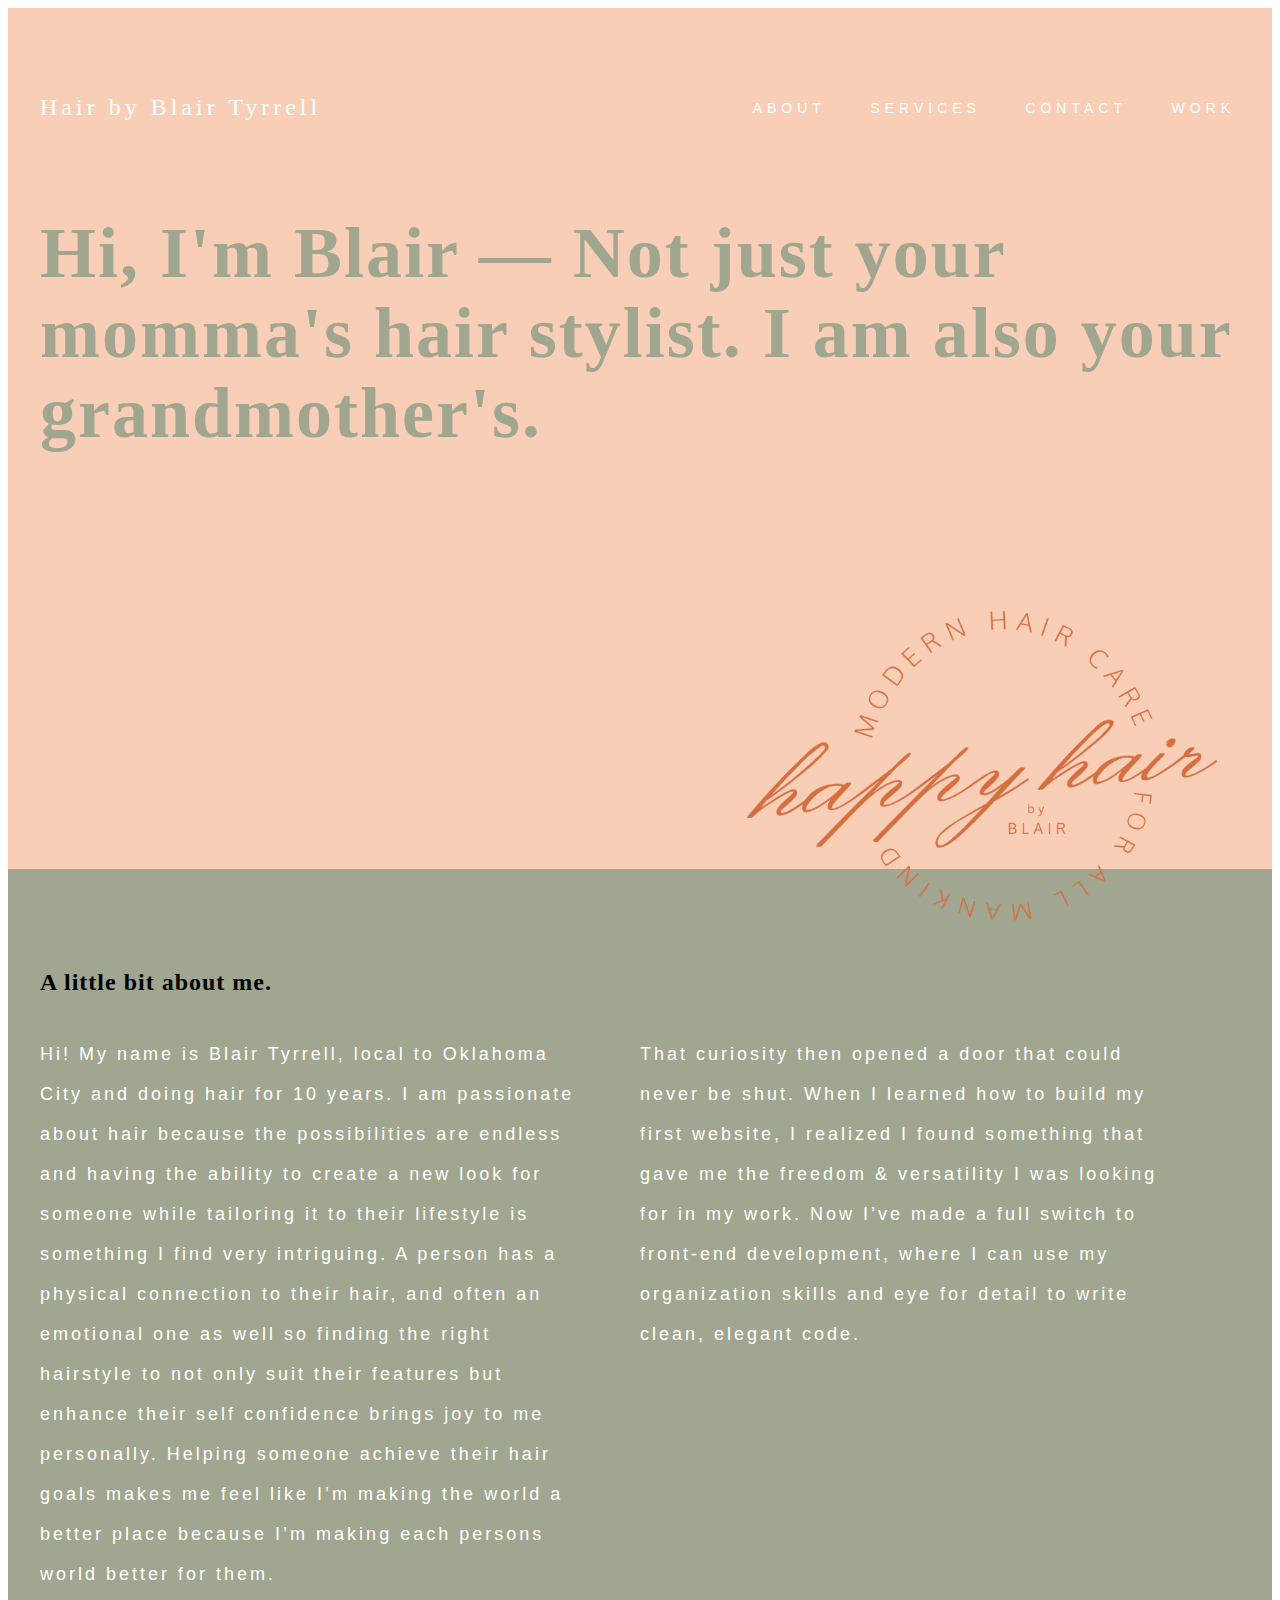
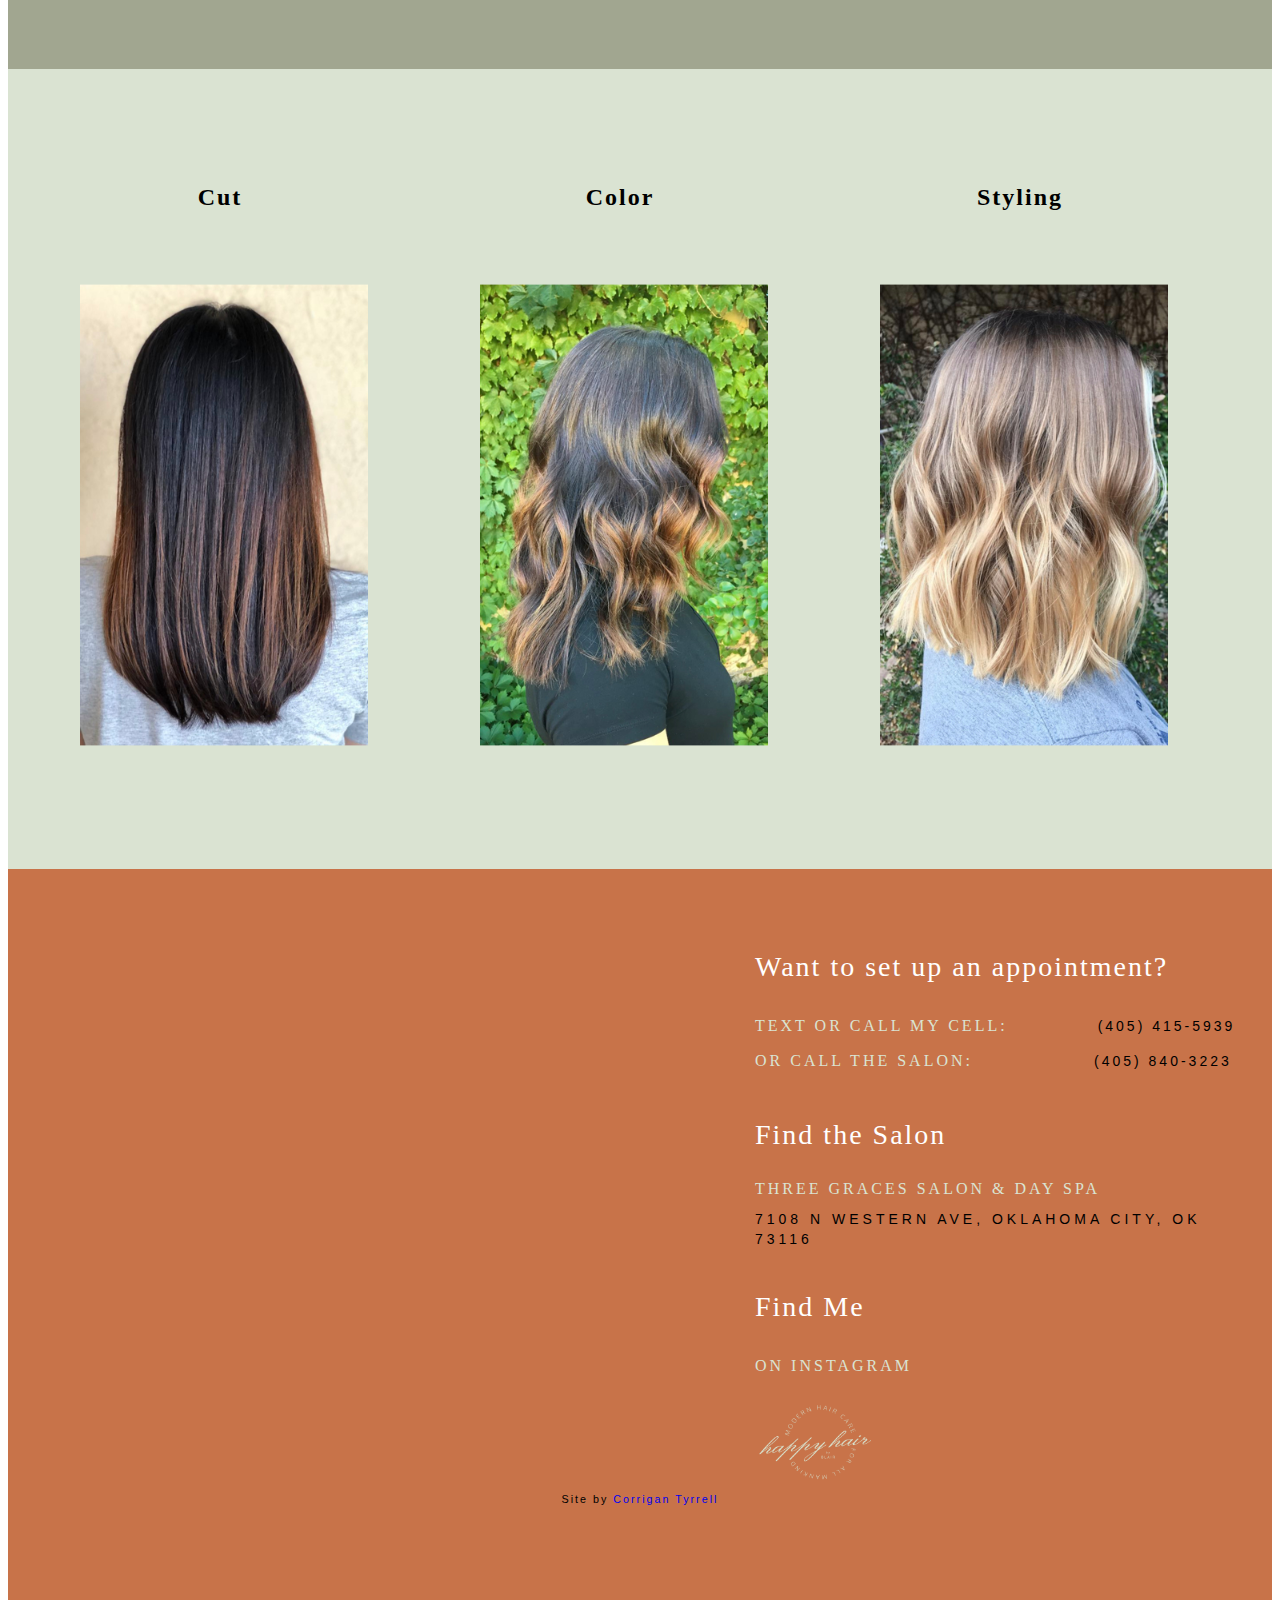
==== index.html @ b6dedbc4 "adding images and code to include pricing section" ====
<!doctype html>
<html>
    <head>
        <title>Blair Tyrrell</title>
        <link rel="stylesheet" href="css/blair-css.css">
        <link href='https://fonts.googleapis.com/css?family=Source+Sans+Pro:400,700' rel='stylesheet' type='text/css'>
        <link href="https://fonts.googleapis.com/css?family=Lora:400,700" rel="stylesheet">
    </head>
    <body>
    	<header>
    		<div class="full-width">
                   <div class="half-width">
    			     <h1>Hair by Blair Tyrrell</h1>
                    </div>
                    <div class="half-width">
    			         <nav>
    				        <ul>
    					   <li><a href="#about">About</a></li>
    					   <li><a href="#work">Services</a></li>
    					   <li><a href="#contact">Contact</a></li>
                           <li><a href="https://www.instagram.com/blair_witchproject/" target="_blank" style="text-decoration:none">Work</a></li>
    				    </ul>
                    </nav>
    		  </div>	
    			<h2>
    			     <span>Hi,</span> I'm Blair — Not just your momma's hair stylist. I am also your grandmother's.
    			</h2>
                <div class="container">
                    <a href=""><img src="img/rust-logo-large.png" id="main-logo" /></a>
                </div>
    		</div>
    	</header>

    	<main>
    		<section id="about">
    			<div class="full-width">
    				<h2> 
                        A little bit about me.
    				</h2>
    			     <div class="half-width">
    				    <p>Hi! My name is Blair Tyrrell, local to Oklahoma City and doing hair for 10 years. I am passionate about hair because the possibilities are endless and having the ability to create a new look for someone while tailoring it to their lifestyle is something I find very intriguing. A person has a physical connection to their hair, and often an emotional one as well so finding the right hairstyle to not only suit their features but enhance their self confidence brings joy to me personally. Helping someone achieve their hair goals makes me feel like I’m making the world a better place because I’m making each persons world better for them.</p>
                    </div>
                    <div class="half-width">
    				    <p>That curiosity then opened a door that could never be shut. When I learned how to build my first website, I realized I found something that gave me the freedom & versatility I was looking for in my work. Now I’ve made a full switch to front-end development, where I can use my organization skills and eye for detail to write clean, elegant code.</p>
                    </div>
                </div>
    		</section>

    		<section id="work">
    			<div class="full-width">
    				<div class="third-width">
	    					<h3>Cut</h3>
								<p>
									<a href=""><img src="img/monica.jpg" id="brown-hair" /></a>
								</p>
                    </div>
                    <div class="third-width">
							<h3>Color</h3>
								<p>
									<a href=""><img src="img/mary-ellen.jpg" id="brown-curled-hair" /></a>
								</p>
                    </div>
                    <div class="third-width">
    						<h3>
    							Styling
    						</h3>
    							<p>
    								<a href=""><img src="img/blonde.jpg" id="blonde -hair" /></a>
    							</p>          
    				</div>
    			</div>
    		</section>

    		<footer id="contact">
    			<div class="full-width">
    				<div class="half-width">
    					<h7 id="map">
                          <iframe src="https://www.google.com/maps/embed?pb=!1m14!1m8!1m3!1d12985.59557543947!2d-97.5292462!3d35.5438495!3m2!1i1024!2i768!4f13.1!3m3!1m2!1s0x0%3A0xf99988a343811999!2sThree+Graces+Day+Spa!5e0!3m2!1sen!2sus!4v1546276666190" width="660" height="500" frameborder="20px" style="border:0" allowfullscreen></iframe>
                      </h7>
                      </section>
                    </div>
                <div class="half-width">
    				<div id="contact-info">
    					<h2>
                            Want to set up an appointment?
                        </h2><br/><br/>
    						<h3>TEXT OR CALL MY CELL: &nbsp;&emsp;&emsp;&emsp;&emsp;<span>(405) 415-5939</span><br/><br/>
                        	<h3>OR CALL THE SALON: &emsp;&emsp;&emsp;&emsp;&emsp;&emsp;<span>(405) 840-3223</span></h3>
                        <h2>
                            Find the Salon
                        </h2>
                        <br/><br/>
                        	<h3 id="salon-title">THREE GRACES SALON & DAY SPA</h3>
                        		<h5>
                            		7108 N WESTERN AVE, OKLAHOMA CITY, OK 73116
                        		</h5>
                        <h2>
                            Find Me
                        </h2>
                        <br/><br/>
                        <h3>
                           	<a href="https://www.instagram.com/blair_witchproject/" target="_blank" style="text-decoration:none">ON INSTAGRAM</a>
                        </h3>
                     	<a href=""><img src="img/blue-logo-large.png" id="blue-logo" /></a></li>
    				</div>
    			</div>
    			<h6>Site by <a href="https://www.corriganscollective.com" target="_blank" style="text-decoration:none">Corrigan Tyrrell</h6>
    		</footer>
		</main>	
    </body>
</html>
---- css/blair-css.css ----
head {
	font-size: 40px;
}

#about, #contact, #portfolio {
	height: 800px;
}

body {
	font-family: 'Oxygen', sans-serif;
}
	
/***** GRID *****/

.full-width {
    width: 1200px;
    margin: 0 auto;
}

.half-width {
	width: 600px;
	float: left;
}

.third-width {
	width: 400px;
	float: left;
}

/***** HEADER *****/

header {
    height: 861px;
    background: #f9ceb7;
    background-size: cover;
}

#main-logo {
    position: relative;
    width: 550px;
    height: auto;
    float: right;
    bottom: -47px;
}


header h1 { 
    padding: 70px 0;
    font-size: 24px;
    color: white;
    font-family: 'Rufina', serif;
    letter-spacing: 4px;
    font-weight: lighter;
}

nav {
    float: right; 
    padding: 75px 5px;
    margin-left: -100px;
}

nav ul li{
    display: inline-block;
}
nav ul li a {
    text-transform: uppercase;
    text-decoration: none;
    font-size: 14px;
    color: white;
    padding-left: 40px; 
    letter-spacing: 5px;
}

nav ul li a:hover {
    color: black;
}

header h2 {
    width: 1192px;
    clear: both;
    font-family: 'Rufina', serif;
    font-size: 72px;
    line-height: 80px;
    color: #a1a690;
    padding: 5px 0;
    letter-spacing: 2px;
}

header h2 span {
    color: #a1a690;
}


/***** ABOUT *****/

#about {
    background: #a1a690;
}

#about .full-width {
    padding: 80px 0;
}

#about h2 {
	font-family: 'Rufina', serif;
	font-size: 24px;
    letter-spacing: 1px;
}

#about p {
	font-size: 18px;
    font-family: 'Oxygen', sans-serif;
	color: white;
	line-height: 40px;
	padding-right: 50px;
    letter-spacing: 3px;
    font-weight: lighter;
}

#about img {
    width: 500px;
    margin-top: 110px;
    margin-left: 50px;
    border-width: 5px;
    border-style: solid;
    border-color: white;
    border-width: 10px;
    float: bottom;

}

/***** WORK *****/

#work {
	background: #dae3d2;
	text-align: center;
    height: 800px;
    background-size: cover;
}

#work .full-width {
    padding: 115px 0px;
}

 
#work img {
    scale: 80%;
    margin-left: auto;
    margin-right: auto;
    display: inline-block;
    padding-right: 40px;
}

#work h3 {
    font-size: 24px;
    font-family: 'Rufina', serif;
    margin: 0 auto;
    letter-spacing: 2px;
    display: inline-block;
    text-align: center;
    padding-right: 40px;
}


/***** PRICING *****/

#pricing {
    background: #e6e2c7;
    background-size: cover;
}

#pricing .full-width {
    width: 1200px;
    height: 800px;
    
}

#pricing .full-width h1 {
    font-size: 24px;
    font-family: 'Rufina', serif;
    letter-spacing: 2px;
    text-align: center;
    padding-top: 80px;
}

#pricing .full-width h2 {
    font-family: 'Oxygen', sans-serif;
    font-size: 12px;
    font-weight: lighter;
    letter-spacing: 3px;
    text-align: center;
    color: black;
}

#pricing img {
    width: 1000px;
    margin-top: 60px;
    margin-left: 60px;
}


/***** CONTACT *****/

#contact {
	background: #c87349;
}

#blue-logo {
    width: 125px;
    padding-left: 110px;
    display: inline-block;
}

#contact .full-width {
    padding-top: 40px;
}

#map {
    float: left; 
    border-top: 40px; 
    padding-left: 10px;
    border-style: white;
    padding-top: 40px;
}


#contact h2, #contact #email-header, #contact, #socialmedia-header, #contact ul, {
    padding-left: 115px;
}


#contact h2 {
    font-family: 'Rufina', serif;
    font-size: 28px;
    line-height: 30px;
    color: white;
    letter-spacing: 2px;
    font-weight: lighter;
    padding-left: 115px;
    padding-top: 20px;
}


#contact h3 a {
    font-family: 'Rufina', serif;
    font-size: 16px;
    font-weight: lighter;
    line-height: 30px;
    margin: -30px 0 5px 0;
    color: #dae3d2;
    letter-spacing: 3px;
}

/* mouse over link */
#contact h3 a:hover {
  color: white;
  text-decoration: none;
}

#contact h3 span {
    font-weight: lighter;
    font-family: 'Oxygen', sans-serif;
    color: black;
    font-size: 14px;
}

#contact h5 {
    font-weight: lighter;
    font-family: 'Oxygen', sans-serif;
    color: black;
    font-size: 14px;
    letter-spacing: 4px;
    padding-left: 115px;
    line-height: 20px;
    margin: 10px 0 5px 0;
}


#contact h3 {
    font-family: 'Rufina', serif;
    font-size: 16px;
    font-weight: lighter;
    line-height: 30px;
    margin: -30px 0 5px 0;
    color: #dae3d2;
    letter-spacing: 3px;
    padding-left: 115px;
}


#contact h6 {
    text-align: center;
    text-decoration: none;
    letter-spacing: 2px;
    font-weight: lighter;
    margin-top: 20px;
    bottom: -30px;
}

#contact h6 a:visited, a:active {
    color: inherit;
}

#contact h6 a:hover {
    color: white;
}

#contact #salon-title {
    font-weight: lighter;
    font-size: 16px;
    line-height: 20px;
    color: #dae3d2;
    padding-left: 115px;
}

#contact ul {
    list-style: none;
}

#contact ul li {
     display: inline-block;
}
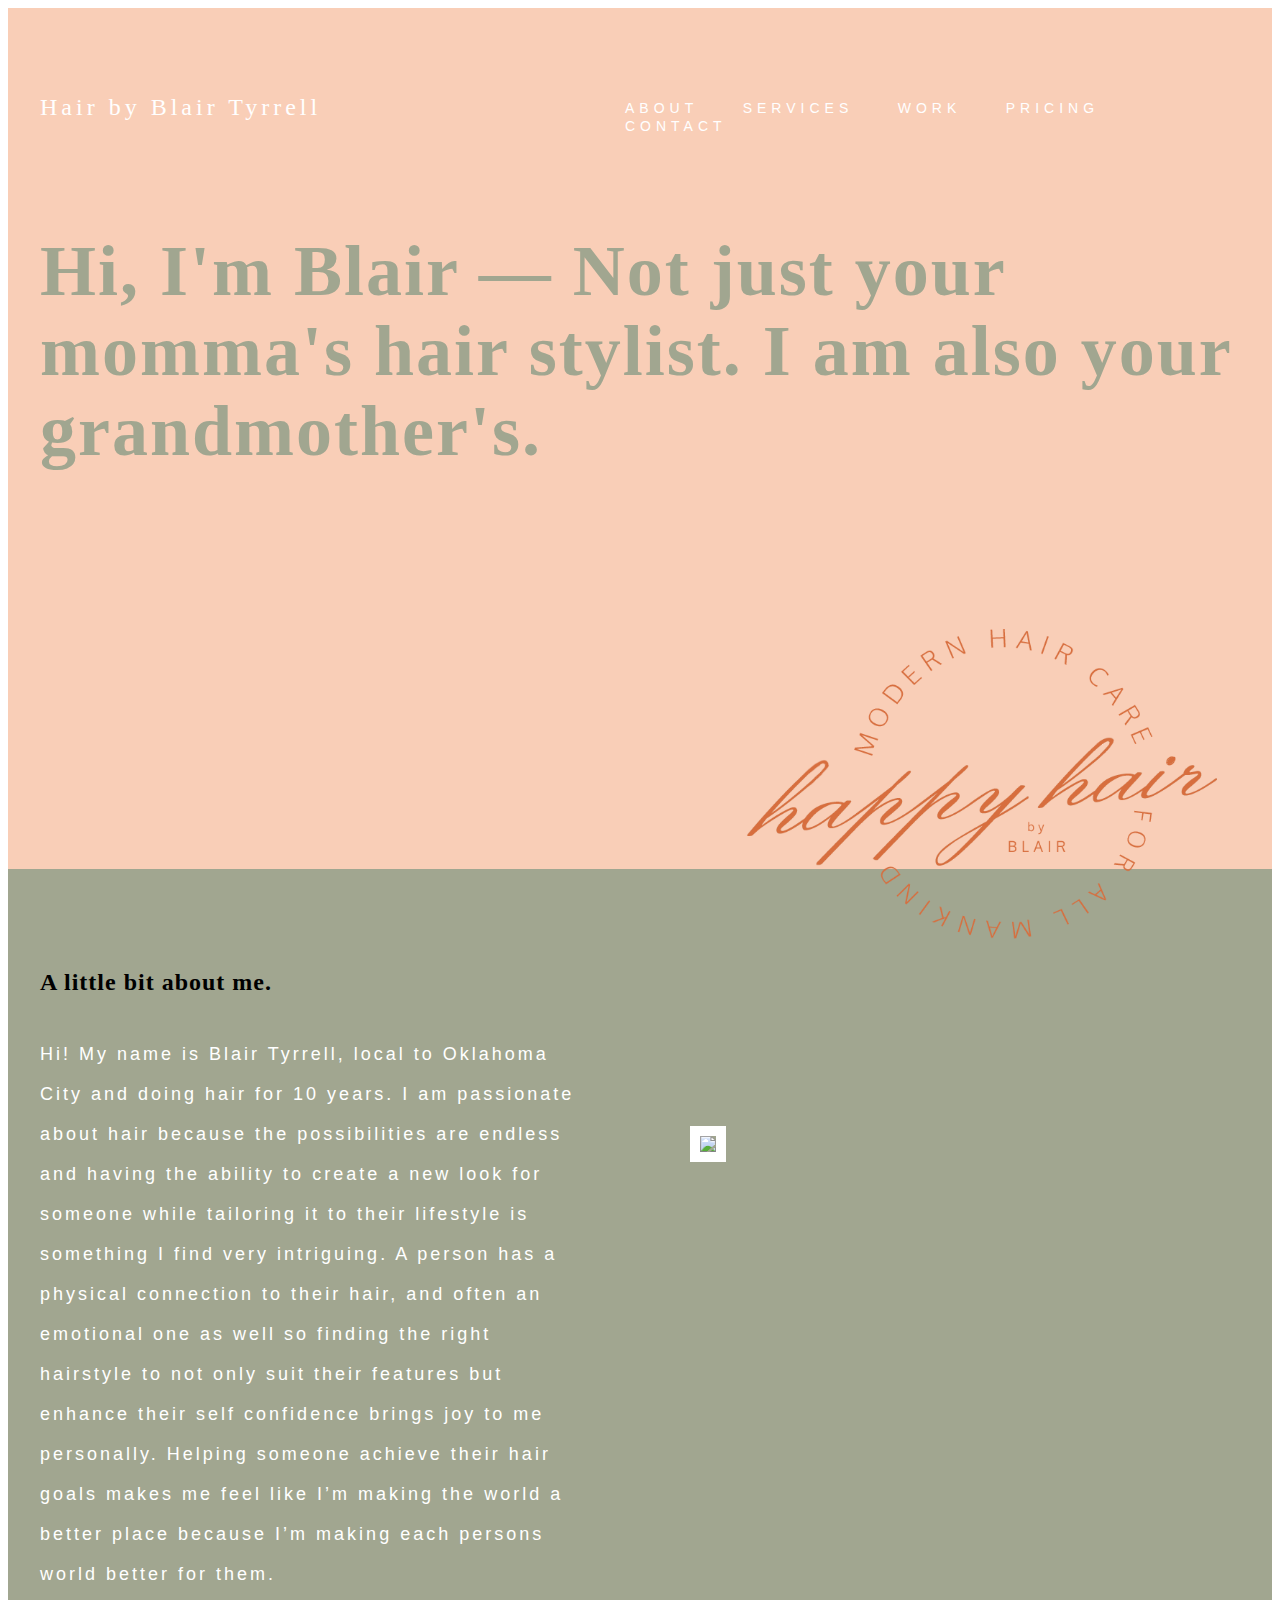
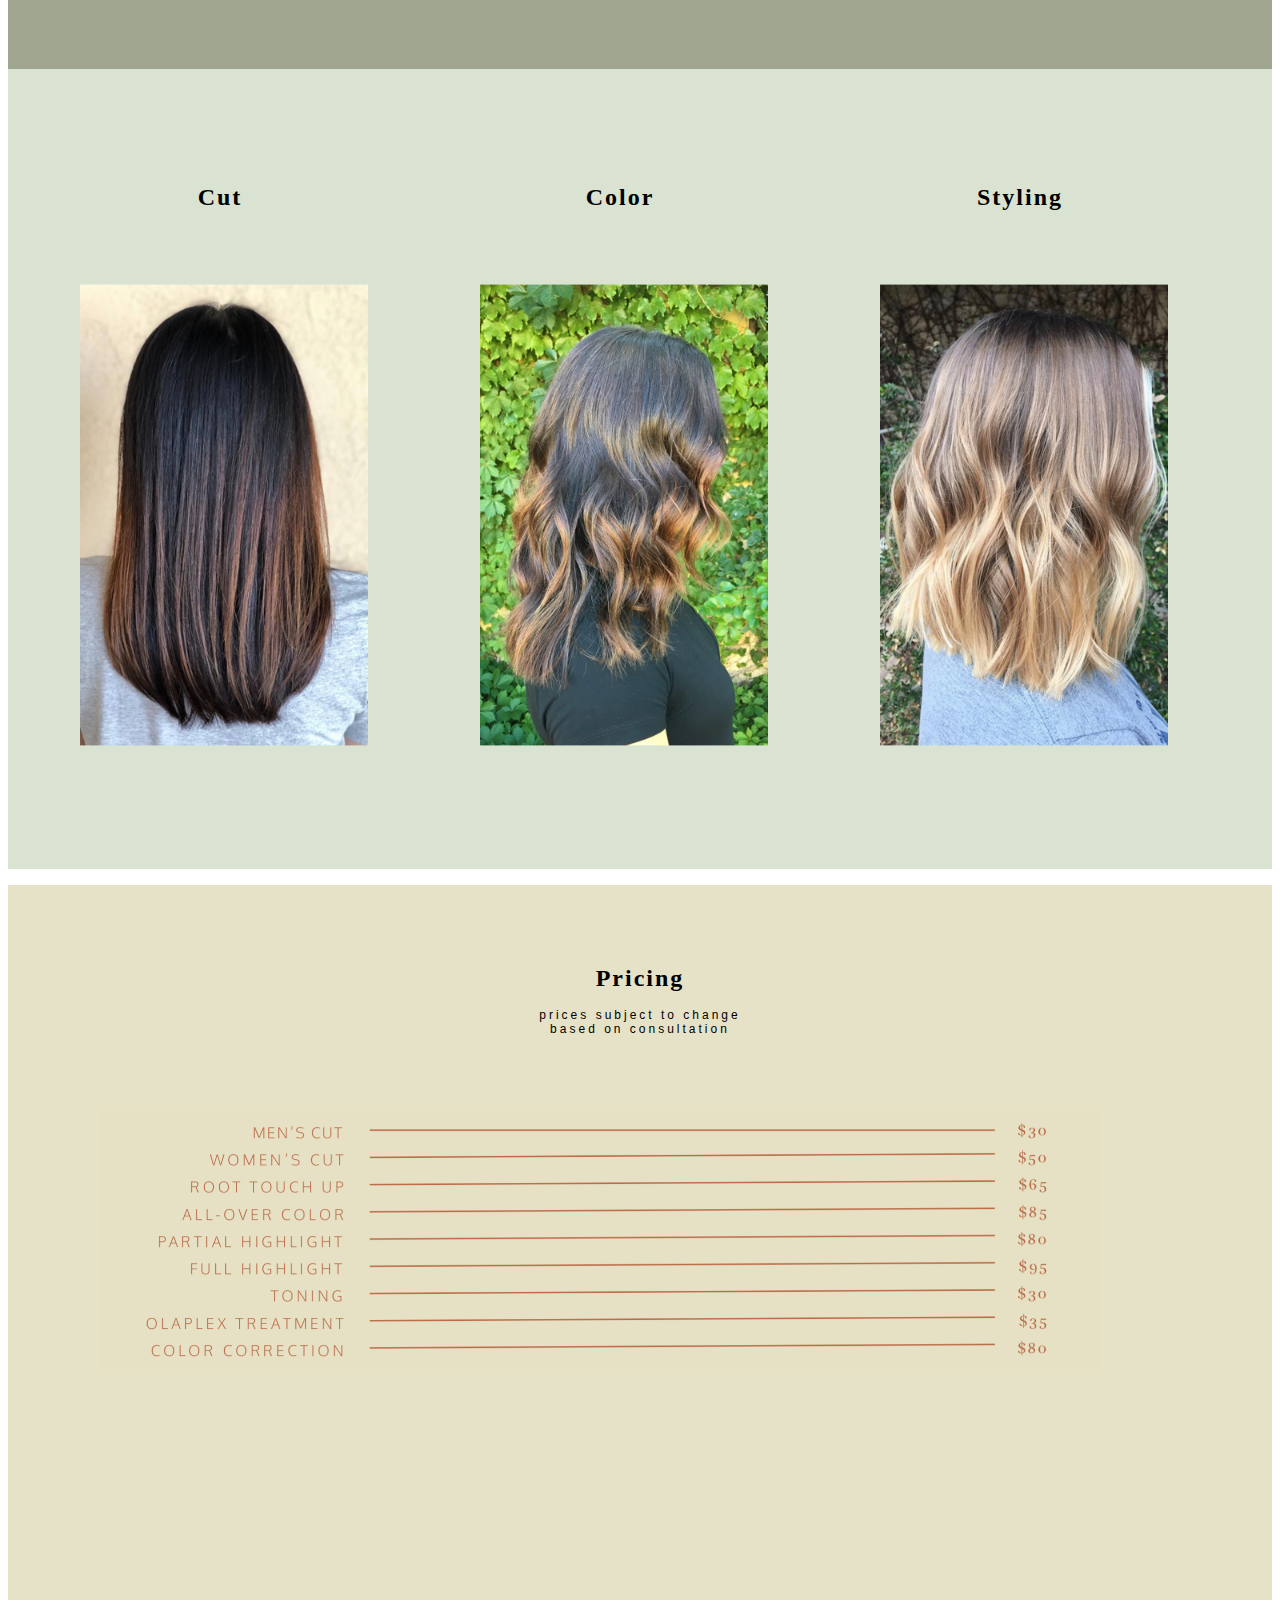
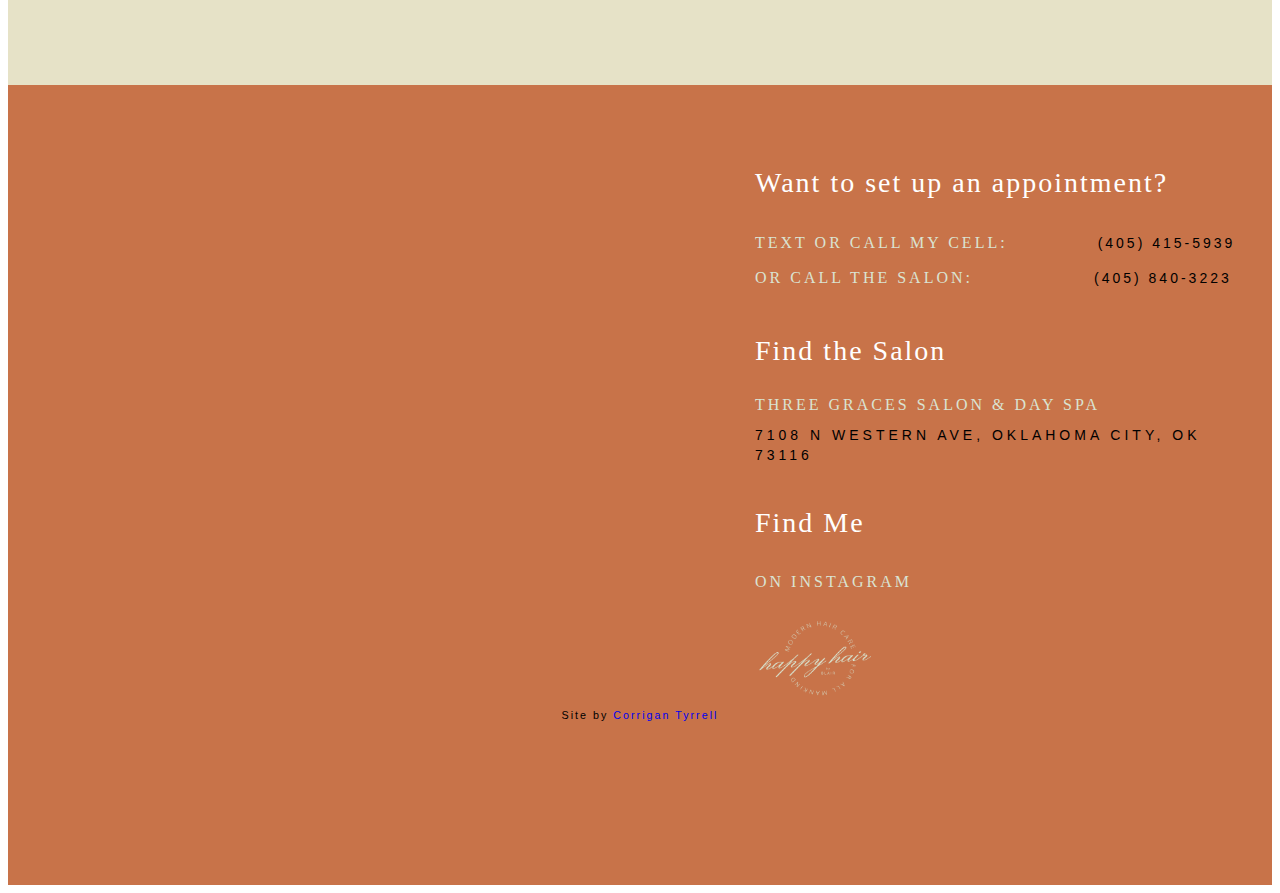
==== commit 5ec2f474: "Add files via upload" ====
--- a/index.html
+++ b/index.html
@@ -17,13 +17,15 @@
     				        <ul>
     					   <li><a href="#about">About</a></li>
     					   <li><a href="#work">Services</a></li>
+    					   <li><a href="https://www.instagram.com/blair_witchproject/" target="_blank" style="text-decoration:none">Work</a></li>
+    					   <li><a href="#pricing">Pricing</a></li>
     					   <li><a href="#contact">Contact</a></li>
-                           <li><a href="https://www.instagram.com/blair_witchproject/" target="_blank" style="text-decoration:none">Work</a></li>
+                           
     				    </ul>
                     </nav>
     		  </div>	
     			<h2>
-    			     <span>Hi,</span> I'm Blair — Not just your momma's hair stylist. I am also your grandmother's.
+    			     <span>Hi,</span> I<span>&#39;</span>m Blair &#8213; Not just your momma's hair stylist. I am also your grandmother's.
     			</h2>
                 <div class="container">
                     <a href=""><img src="img/rust-logo-large.png" id="main-logo" /></a>
@@ -41,7 +43,7 @@
     				    <p>Hi! My name is Blair Tyrrell, local to Oklahoma City and doing hair for 10 years. I am passionate about hair because the possibilities are endless and having the ability to create a new look for someone while tailoring it to their lifestyle is something I find very intriguing. A person has a physical connection to their hair, and often an emotional one as well so finding the right hairstyle to not only suit their features but enhance their self confidence brings joy to me personally. Helping someone achieve their hair goals makes me feel like I’m making the world a better place because I’m making each persons world better for them.</p>
                     </div>
                     <div class="half-width">
-    				    <p>That curiosity then opened a door that could never be shut. When I learned how to build my first website, I realized I found something that gave me the freedom & versatility I was looking for in my work. Now I’ve made a full switch to front-end development, where I can use my organization skills and eye for detail to write clean, elegant code.</p>
+    				    <a href=""><img src="img/blair-bear.jpg" id="blair-pic"/></a>
                     </div>
                 </div>
     		</section>
@@ -65,9 +67,17 @@
     							Styling
     						</h3>
     							<p>
-    								<a href=""><img src="img/blonde.jpg" id="blonde -hair" /></a>
+    								<a href=""><img src="img/blonde.jpg" id="blonde-hair" /></a>
     							</p>          
     				</div>
+    			</div>
+    		</section>
+
+    		<section id="pricing">
+    			<div class="full-width">
+    				<h1>Pricing</h1>
+    				<h2>prices subject to change</br> based on consultation</h2>
+    				<a href=""><img src="img/prices.png" id="prices" /></a>
     			</div>
     		</section>
 
@@ -76,35 +86,37 @@
     				<div class="half-width">
     					<h7 id="map">
                           <iframe src="https://www.google.com/maps/embed?pb=!1m14!1m8!1m3!1d12985.59557543947!2d-97.5292462!3d35.5438495!3m2!1i1024!2i768!4f13.1!3m3!1m2!1s0x0%3A0xf99988a343811999!2sThree+Graces+Day+Spa!5e0!3m2!1sen!2sus!4v1546276666190" width="660" height="500" frameborder="20px" style="border:0" allowfullscreen></iframe>
-                      </h7>
-                      </section>
+                      	</h7>
                     </div>
-                <div class="half-width">
-    				<div id="contact-info">
-    					<h2>
-                            Want to set up an appointment?
-                        </h2><br/><br/>
+
+                	<div class="half-width">
+    					<div id="contact-info">
+    						<h2>
+                            	Want to set up an appointment?
+                        	</h2><br/><br/>
     						<h3>TEXT OR CALL MY CELL: &nbsp;&emsp;&emsp;&emsp;&emsp;<span>(405) 415-5939</span><br/><br/>
                         	<h3>OR CALL THE SALON: &emsp;&emsp;&emsp;&emsp;&emsp;&emsp;<span>(405) 840-3223</span></h3>
-                        <h2>
-                            Find the Salon
-                        </h2>
-                        <br/><br/>
+                       		<h2>
+                            	Find the Salon
+                        	</h2>
+                        		<br/><br/>
                         	<h3 id="salon-title">THREE GRACES SALON & DAY SPA</h3>
                         		<h5>
                             		7108 N WESTERN AVE, OKLAHOMA CITY, OK 73116
                         		</h5>
-                        <h2>
-                            Find Me
-                        </h2>
-                        <br/><br/>
-                        <h3>
-                           	<a href="https://www.instagram.com/blair_witchproject/" target="_blank" style="text-decoration:none">ON INSTAGRAM</a>
-                        </h3>
-                     	<a href=""><img src="img/blue-logo-large.png" id="blue-logo" /></a></li>
+                       		<h2>
+                            	Find Me
+                        	</h2>
+                        		<br/><br/>
+                        	<h3>
+                           		<a href="https://www.instagram.com/blair_witchproject/" target="_blank" style="text-decoration:none">ON INSTAGRAM</a>
+                       		</h3>
+                     			<a href=""><img src="img/blue-logo-large.png" id="blue-logo" /></a></li>
+    					</div>
     				</div>
+    			</br></br>
+    				<h6>Site by <a href="https://www.corriganscollective.com" target="_blank" style="text-decoration:none">Corrigan Tyrrell</h6>
     			</div>
-    			<h6>Site by <a href="https://www.corriganscollective.com" target="_blank" style="text-decoration:none">Corrigan Tyrrell</h6>
     		</footer>
 		</main>	
     </body>
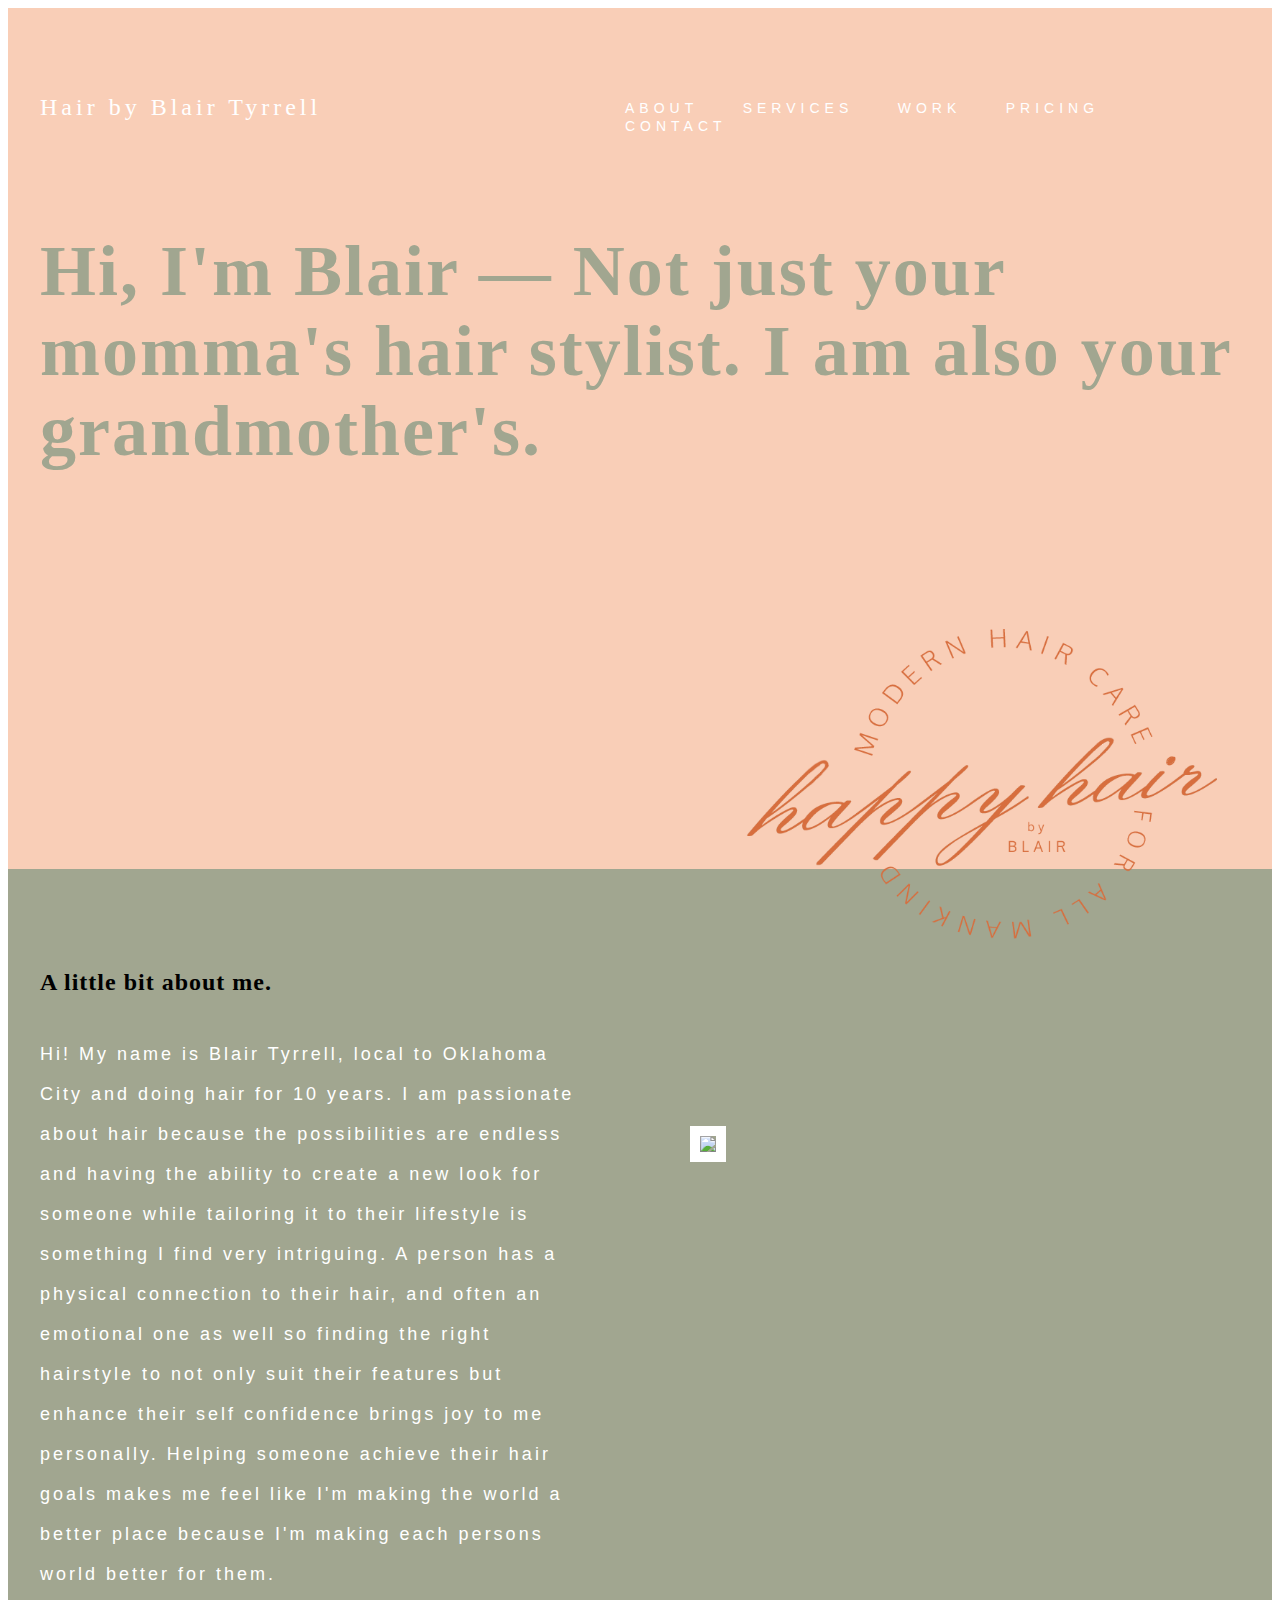
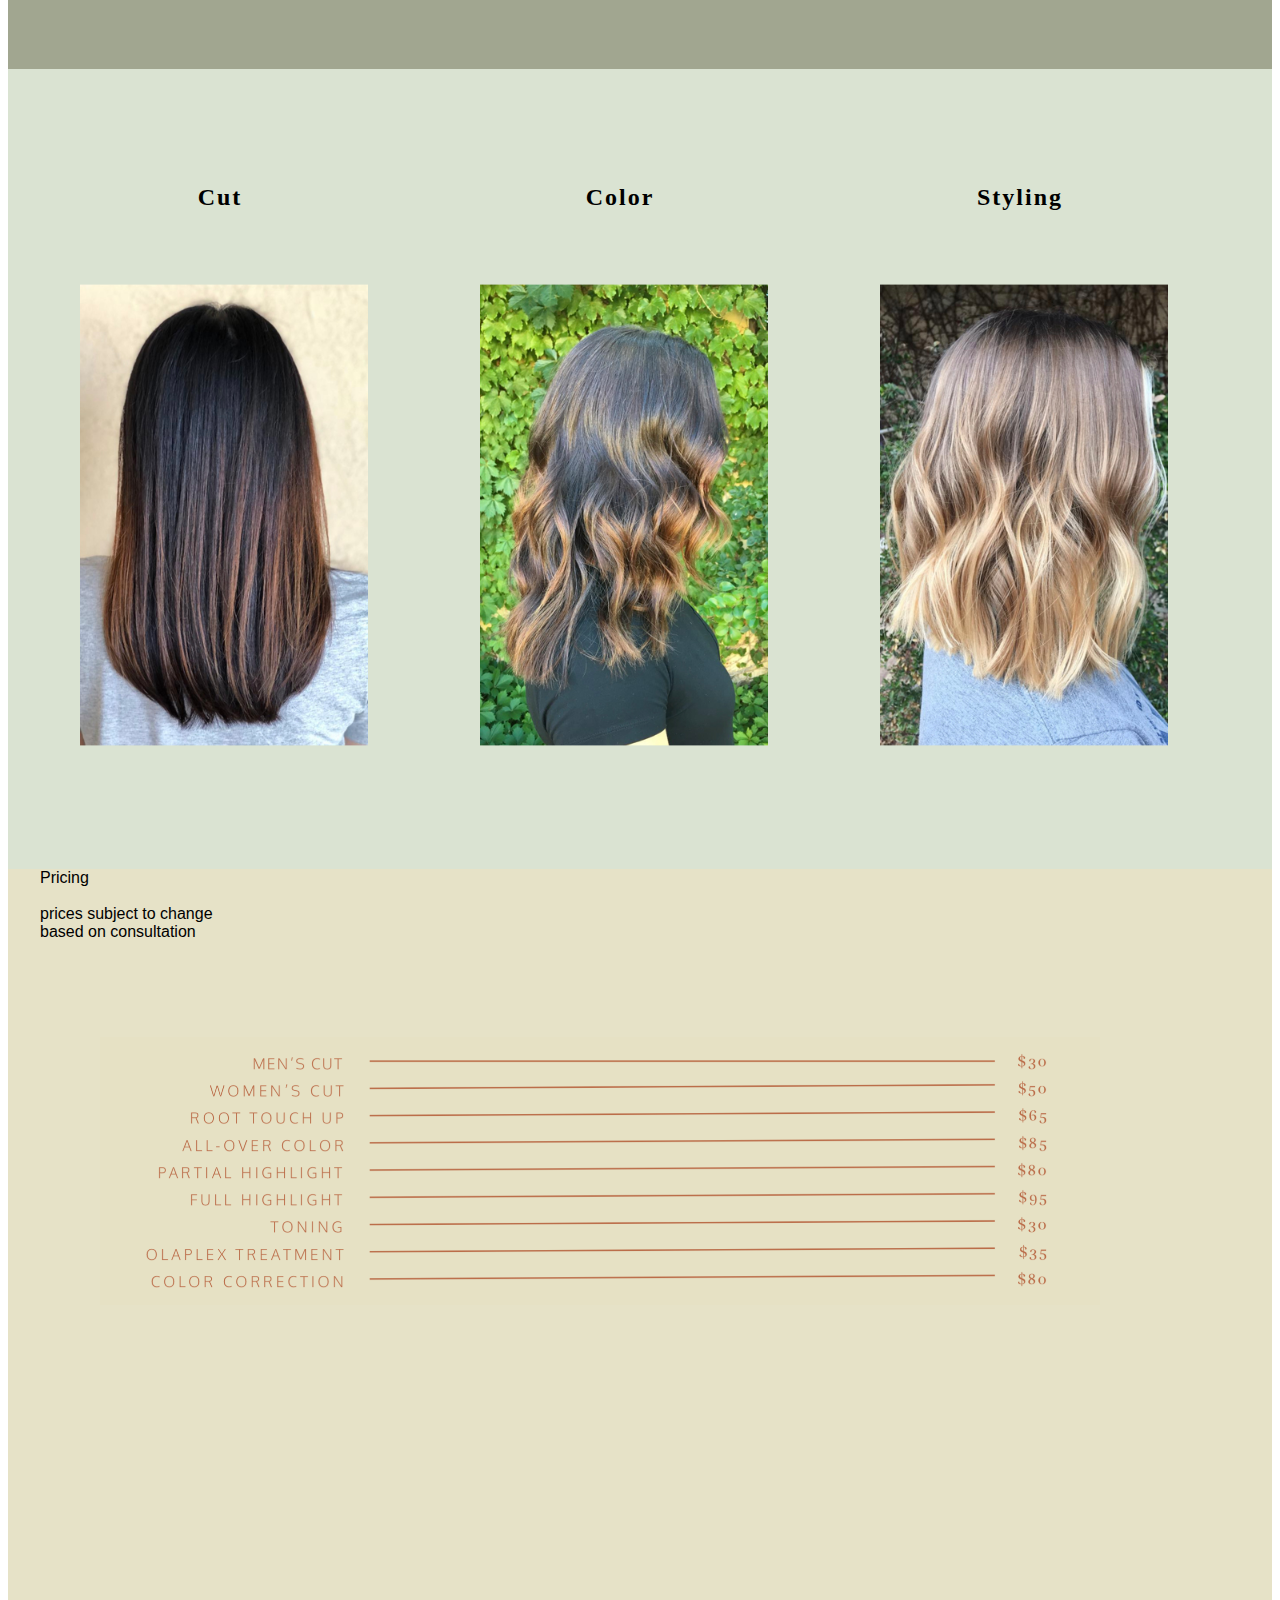
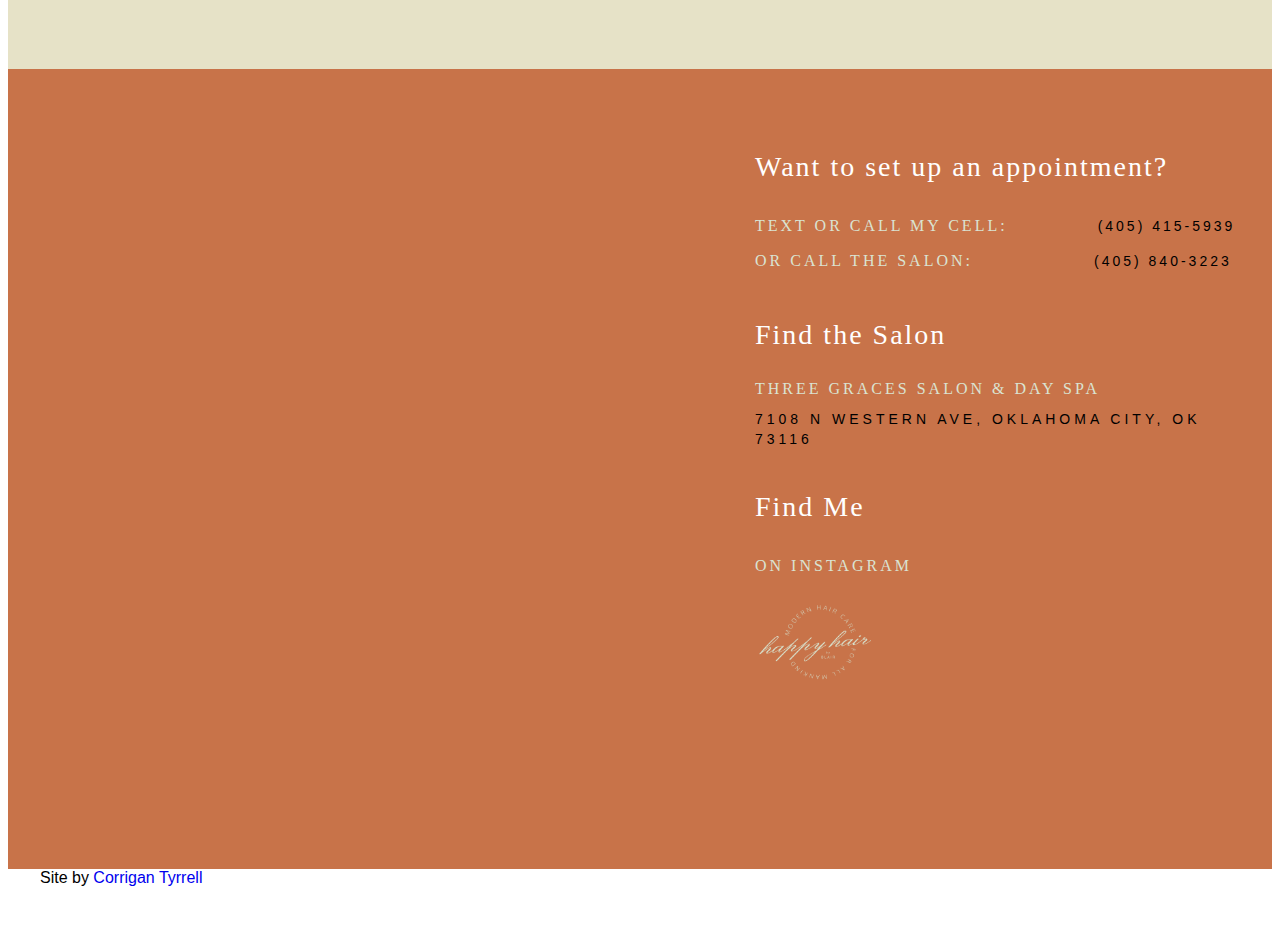
==== commit fa94d1eb: "Add files via upload" ====
--- a/index.html
+++ b/index.html
@@ -6,6 +6,7 @@
         <link href='https://fonts.googleapis.com/css?family=Source+Sans+Pro:400,700' rel='stylesheet' type='text/css'>
         <link href="https://fonts.googleapis.com/css?family=Lora:400,700" rel="stylesheet">
     </head>
+
     <body>
     	<header>
     		<div class="full-width">
@@ -40,7 +41,7 @@
                         A little bit about me.
     				</h2>
     			     <div class="half-width">
-    				    <p>Hi! My name is Blair Tyrrell, local to Oklahoma City and doing hair for 10 years. I am passionate about hair because the possibilities are endless and having the ability to create a new look for someone while tailoring it to their lifestyle is something I find very intriguing. A person has a physical connection to their hair, and often an emotional one as well so finding the right hairstyle to not only suit their features but enhance their self confidence brings joy to me personally. Helping someone achieve their hair goals makes me feel like I’m making the world a better place because I’m making each persons world better for them.</p>
+    				    <p>Hi! My name is Blair Tyrrell, local to Oklahoma City and doing hair for 10 years. I am passionate about hair because the possibilities are endless and having the ability to create a new look for someone while tailoring it to their lifestyle is something I find very intriguing. A person has a physical connection to their hair, and often an emotional one as well so finding the right hairstyle to not only suit their features but enhance their self confidence brings joy to me personally. Helping someone achieve their hair goals makes me feel like I&#39;m making the world a better place because I&#39;m making each persons world better for them.</p>
                     </div>
                     <div class="half-width">
     				    <a href=""><img src="img/blair-bear.jpg" id="blair-pic"/></a>
@@ -75,13 +76,15 @@
 
     		<section id="pricing">
     			<div class="full-width">
-    				<h1>Pricing</h1>
-    				<h2>prices subject to change</br> based on consultation</h2>
+    				<section id="pricing-headline">Pricing</section>
+    				</br>
+    				<section id="consultation-headline">prices subject to change</br> based on consultation<section></section>
+    			</br></br>
     				<a href=""><img src="img/prices.png" id="prices" /></a>
     			</div>
     		</section>
 
-    		<footer id="contact">
+    		<section id="contact">
     			<div class="full-width">
     				<div class="half-width">
     					<h7 id="map">
@@ -111,13 +114,20 @@
                         	<h3>
                            		<a href="https://www.instagram.com/blair_witchproject/" target="_blank" style="text-decoration:none">ON INSTAGRAM</a>
                        		</h3>
-                     			<a href=""><img src="img/blue-logo-large.png" id="blue-logo" /></a></li>
+                     			<a href=""><img src="img/blue-logo-large.png" id="blue-logo"/></a>
     					</div>
     				</div>
-    			</br></br>
-    				<h6>Site by <a href="https://www.corriganscollective.com" target="_blank" style="text-decoration:none">Corrigan Tyrrell</h6>
     			</div>
-    		</footer>
+    		</section>
 		</main>	
-    </body>
+	</body>
+
+	<footer>
+		<div class="full-width">
+    		<section id="link">Site by <a href="https://www.corriganscollective.com" target="_blank" style="text-decoration:none">Corrigan Tyrrell
+    		</section>
+    	</br></br>
+    	</div>
+    </footer>
+
 </html>
